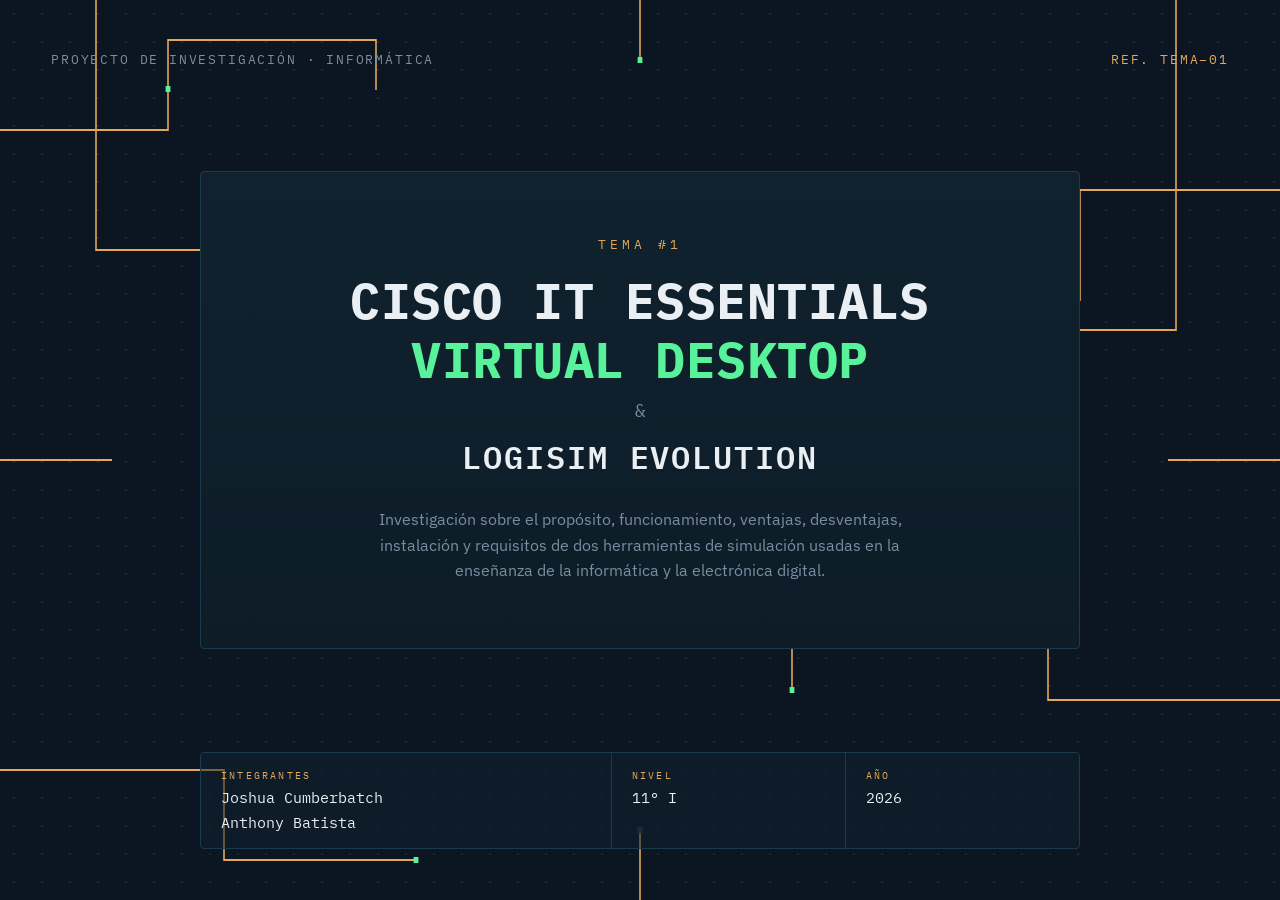
==== index.html @ 599986b0 "Create index.html" ====
<!DOCTYPE html>
<html lang="es">
<head>
<meta charset="UTF-8">
<meta name="viewport" content="width=device-width, initial-scale=1.0">
<title>Cisco IT Essentials: Virtual Desktop &amp; Logisim Evolution — Portada</title>
<link rel="preconnect" href="https://fonts.googleapis.com">
<link rel="preconnect" href="https://fonts.gstatic.com" crossorigin>
<link href="https://fonts.googleapis.com/css2?family=IBM+Plex+Mono:wght@400;500;600;700&family=IBM+Plex+Sans:wght@400;500;600&display=swap" rel="stylesheet">
<style>
  :root{
    --bg: #0b1622;
    --panel: #10222f;
    --panel-line: #1c3a4d;
    --copper: #e3a857;
    --signal: #57f29a;
    --text: #eaeff3;
    --muted: #7c8ca1;
  }

  *{ box-sizing: border-box; margin:0; padding:0; }

  html,body{ height:100%; }

  body{
    background: var(--bg);
    color: var(--text);
    font-family: 'IBM Plex Sans', sans-serif;
    min-height: 100vh;
    overflow-x: hidden;
  }

  .board{
    position: relative;
    min-height: 100vh;
    display: flex;
    flex-direction: column;
    justify-content: space-between;
    padding: clamp(20px, 4vw, 56px);
    background-image:
      radial-gradient(circle, rgba(124,140,161,0.14) 1px, transparent 1px);
    background-size: 28px 28px;
  }

  .traces{
    position: absolute;
    inset: 0;
    width: 100%;
    height: 100%;
    z-index: 0;
    pointer-events: none;
  }

  .traces path{
    fill: none;
    stroke: var(--panel-line);
    stroke-width: 2;
    transition: stroke-dashoffset 1.3s cubic-bezier(.2,.7,.3,1), stroke 1.3s ease;
  }

  .traces path.on{
    stroke: var(--copper);
  }

  .traces .pad{
    fill: var(--panel-line);
    transition: fill 1s ease;
  }

  .traces .pad.on{
    fill: var(--signal);
  }

  @media (prefers-reduced-motion: reduce){
    .traces path{ transition: none; }
    .traces .pad{ transition: none; }
  }

  .topbar{
    position: relative;
    z-index: 1;
    display: flex;
    justify-content: space-between;
    align-items: baseline;
    flex-wrap: wrap;
    gap: 10px;
    font-family: 'IBM Plex Mono', monospace;
    font-size: clamp(11px, 1.2vw, 13px);
    letter-spacing: 0.14em;
    color: var(--muted);
    text-transform: uppercase;
  }

  .topbar .ref{ color: var(--copper); }

  main.chip{
    position: relative;
    z-index: 1;
    align-self: center;
    width: min(880px, 100%);
    margin: 40px 0;
    padding: clamp(28px, 5vw, 64px) clamp(20px, 6vw, 72px);
    background: linear-gradient(180deg, var(--panel), #0d1c27);
    border: 1px solid var(--panel-line);
    border-radius: 4px;
    text-align: center;
    box-shadow: 0 0 0 rgba(87,242,154,0);
    transition: box-shadow 1.4s ease, border-color 1.4s ease;
  }

  main.chip.lit{
    border-color: rgba(227,168,87,0.4);
    box-shadow: 0 0 60px rgba(87,242,154,0.06), 0 0 0 1px rgba(227,168,87,0.08) inset;
  }

  .kicker{
    font-family: 'IBM Plex Mono', monospace;
    font-size: clamp(11px, 1.3vw, 13px);
    letter-spacing: 0.3em;
    color: var(--copper);
    text-transform: uppercase;
    margin-bottom: 18px;
  }

  h1.title{
    font-family: 'IBM Plex Mono', monospace;
    font-weight: 700;
    font-size: clamp(28px, 5.4vw, 50px);
    line-height: 1.18;
    letter-spacing: 0.01em;
  }

  h1.title .accent{
    color: var(--signal);
    text-shadow: 0 0 0 rgba(87,242,154,0);
    transition: text-shadow 1.4s ease;
  }

  main.chip.lit h1.title .accent{
    text-shadow: 0 0 26px rgba(87,242,154,0.45);
  }

  .ampersand{
    font-family: 'IBM Plex Mono', monospace;
    color: var(--muted);
    font-size: clamp(14px, 2vw, 18px);
    margin: 10px 0;
  }

  h2.subtitle{
    font-family: 'IBM Plex Mono', monospace;
    font-weight: 600;
    font-size: clamp(20px, 3.6vw, 32px);
    letter-spacing: 0.06em;
    color: var(--text);
  }

  p.desc{
    max-width: 56ch;
    margin: 26px auto 0;
    font-size: clamp(14px, 1.6vw, 16px);
    line-height: 1.6;
    color: var(--muted);
  }

  footer.datasheet{
    position: relative;
    z-index: 1;
    align-self: center;
    width: min(880px, 100%);
    display: grid;
    grid-template-columns: 1.4fr 0.8fr 0.8fr;
    border: 1px solid var(--panel-line);
    border-radius: 4px;
    overflow: hidden;
    font-family: 'IBM Plex Mono', monospace;
  }

  footer.datasheet .field{
    padding: 16px 20px;
    display: flex;
    flex-direction: column;
    gap: 6px;
    background: rgba(16,34,47,0.5);
  }

  footer.datasheet .field + .field{
    border-left: 1px solid var(--panel-line);
  }

  footer.datasheet .label{
    font-size: 10px;
    letter-spacing: 0.22em;
    text-transform: uppercase;
    color: var(--copper);
  }

  footer.datasheet .value{
    font-size: clamp(13px, 1.6vw, 15px);
    color: var(--text);
  }

  @media (max-width: 640px){
    footer.datasheet{ grid-template-columns: 1fr; }
    footer.datasheet .field + .field{ border-left:none; border-top: 1px solid var(--panel-line); }
  }
</style>
</head>
<body>

<div class="board">

  <svg class="traces" viewBox="0 0 1600 900" preserveAspectRatio="none" aria-hidden="true">
    <path d="M 0 130 L 210 130 L 210 40 L 470 40 L 470 90"></path>
    <path d="M 1600 190 L 1350 190 L 1350 300 L 1100 300 L 1100 190"></path>
    <path d="M 0 770 L 280 770 L 280 860 L 520 860"></path>
    <path d="M 1600 700 L 1310 700 L 1310 610 L 990 610 L 990 690"></path>
    <path d="M 120 0 L 120 250 L 260 250"></path>
    <path d="M 1470 0 L 1470 330 L 1310 330 L 1310 260"></path>
    <path d="M 0 460 L 140 460"></path>
    <path d="M 1600 460 L 1460 460"></path>
    <path d="M 800 0 L 800 60"></path>
    <path d="M 800 900 L 800 830"></path>

    <rect class="pad" x="207" y="86" width="6" height="6"></rect>
    <rect class="pad" x="1097" y="187" width="6" height="6"></rect>
    <rect class="pad" x="517" y="857" width="6" height="6"></rect>
    <rect class="pad" x="987" y="687" width="6" height="6"></rect>
    <rect class="pad" x="257" y="247" width="6" height="6"></rect>
    <rect class="pad" x="1307" y="257" width="6" height="6"></rect>
    <rect class="pad" x="797" y="57" width="6" height="6"></rect>
    <rect class="pad" x="797" y="827" width="6" height="6"></rect>
  </svg>

  <div class="topbar">
    <span>Proyecto de investigación &middot; Informática</span>
    <span class="ref">Ref. Tema&ndash;01</span>
  </div>

  <main class="chip" id="chip">
    <p class="kicker">Tema #1</p>
    <h1 class="title">CISCO IT ESSENTIALS<br><span class="accent">VIRTUAL DESKTOP</span></h1>
    <p class="ampersand">&amp;</p>
    <h2 class="subtitle">LOGISIM EVOLUTION</h2>
    <p class="desc">
      Investigación sobre el propósito, funcionamiento, ventajas, desventajas,
      instalación y requisitos de dos herramientas de simulación usadas en la
      enseñanza de la informática y la electrónica digital.
    </p>
  </main>

  <footer class="datasheet">
    <div class="field">
      <span class="label">Integrantes</span>
      <span class="value">Joshua Cumberbatch</span>
      <span class="value">Anthony Batista</span>
    </div>
    <div class="field">
      <span class="label">Nivel</span>
      <span class="value">11&deg; I</span>
    </div>
    <div class="field">
      <span class="label">A&ntilde;o</span>
      <span class="value">2026</span>
    </div>
  </footer>

</div>

<script>
  const reduce = window.matchMedia('(prefers-reduced-motion: reduce)').matches;
  const paths = document.querySelectorAll('.traces path');
  const pads = document.querySelectorAll('.traces .pad');
  const chip = document.getElementById('chip');

  if(reduce){
    paths.forEach(p => p.classList.add('on'));
    pads.forEach(p => p.classList.add('on'));
    chip.classList.add('lit');
  } else {
    paths.forEach((p) => {
      const len = p.getTotalLength();
      p.style.strokeDasharray = len;
      p.style.strokeDashoffset = len;
    });

    window.addEventListener('load', () => {
      setTimeout(() => {
        paths.forEach((p, i) => {
          setTimeout(() => {
            p.style.strokeDashoffset = 0;
            p.classList.add('on');
          }, i * 90);
        });
        pads.forEach((p, i) => {
          setTimeout(() => p.classList.add('on'), 500 + i * 90);
        });
        setTimeout(() => chip.classList.add('lit'), 900 + paths.length * 90);
      }, 200);
    });
  }
</script>

</body>
</html>
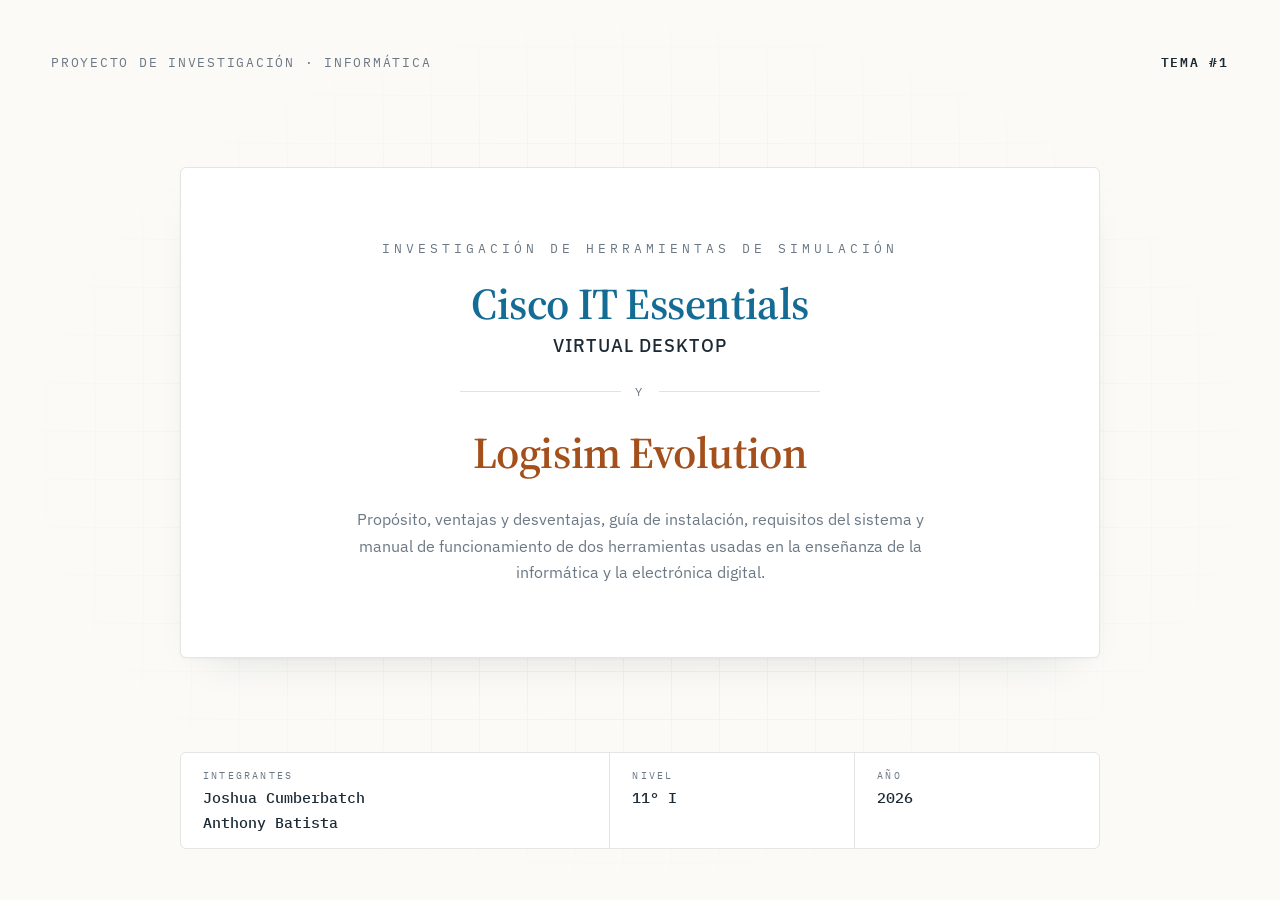
==== commit d596193a: "Refactor HTML structure and update styles" ====
--- a/index.html
+++ b/index.html
@@ -6,74 +6,49 @@
 <title>Cisco IT Essentials: Virtual Desktop &amp; Logisim Evolution — Portada</title>
 <link rel="preconnect" href="https://fonts.googleapis.com">
 <link rel="preconnect" href="https://fonts.gstatic.com" crossorigin>
-<link href="https://fonts.googleapis.com/css2?family=IBM+Plex+Mono:wght@400;500;600;700&family=IBM+Plex+Sans:wght@400;500;600&display=swap" rel="stylesheet">
+<link href="https://fonts.googleapis.com/css2?family=Source+Serif+4:opsz,wght@8..60,500;8..60,600;8..60,700&family=IBM+Plex+Sans:wght@400;500;600&family=IBM+Plex+Mono:wght@500;600&display=swap" rel="stylesheet">
 <style>
   :root{
-    --bg: #0b1622;
-    --panel: #10222f;
-    --panel-line: #1c3a4d;
-    --copper: #e3a857;
-    --signal: #57f29a;
-    --text: #eaeff3;
-    --muted: #7c8ca1;
+    --paper: #fbfaf7;
+    --paper-line: #dfe3e6;
+    --ink: #1c2a35;
+    --muted: #6b7885;
+    --cisco: #146c94;
+    --logisim: #a4501c;
+    --panel-border: #e3e6e2;
   }
 
   *{ box-sizing: border-box; margin:0; padding:0; }
-
   html,body{ height:100%; }
 
   body{
-    background: var(--bg);
-    color: var(--text);
+    background: var(--paper);
+    color: var(--ink);
     font-family: 'IBM Plex Sans', sans-serif;
     min-height: 100vh;
-    overflow-x: hidden;
-  }
-
-  .board{
+  }
+
+  .sheet{
     position: relative;
     min-height: 100vh;
     display: flex;
     flex-direction: column;
     justify-content: space-between;
-    padding: clamp(20px, 4vw, 56px);
+    padding: clamp(22px, 4vw, 56px);
     background-image:
-      radial-gradient(circle, rgba(124,140,161,0.14) 1px, transparent 1px);
-    background-size: 28px 28px;
-  }
-
-  .traces{
+      linear-gradient(var(--paper-line) 1px, transparent 1px),
+      linear-gradient(90deg, var(--paper-line) 1px, transparent 1px);
+    background-size: 48px 48px;
+    background-position: -1px -1px;
+    opacity: 1;
+  }
+
+  .sheet::before{
+    content: "";
     position: absolute;
     inset: 0;
-    width: 100%;
-    height: 100%;
-    z-index: 0;
+    background: radial-gradient(ellipse at center, rgba(251,250,247,0.2) 0%, var(--paper) 72%);
     pointer-events: none;
-  }
-
-  .traces path{
-    fill: none;
-    stroke: var(--panel-line);
-    stroke-width: 2;
-    transition: stroke-dashoffset 1.3s cubic-bezier(.2,.7,.3,1), stroke 1.3s ease;
-  }
-
-  .traces path.on{
-    stroke: var(--copper);
-  }
-
-  .traces .pad{
-    fill: var(--panel-line);
-    transition: fill 1s ease;
-  }
-
-  .traces .pad.on{
-    fill: var(--signal);
-  }
-
-  @media (prefers-reduced-motion: reduce){
-    .traces path{ transition: none; }
-    .traces .pad{ transition: none; }
   }
 
   .topbar{
@@ -85,81 +60,94 @@
     flex-wrap: wrap;
     gap: 10px;
     font-family: 'IBM Plex Mono', monospace;
-    font-size: clamp(11px, 1.2vw, 13px);
+    font-size: clamp(10.5px, 1.1vw, 12.5px);
     letter-spacing: 0.14em;
     color: var(--muted);
     text-transform: uppercase;
   }
 
-  .topbar .ref{ color: var(--copper); }
-
-  main.chip{
+  .topbar .ref{ color: var(--ink); font-weight: 600; }
+
+  main.card{
     position: relative;
     z-index: 1;
     align-self: center;
-    width: min(880px, 100%);
-    margin: 40px 0;
-    padding: clamp(28px, 5vw, 64px) clamp(20px, 6vw, 72px);
-    background: linear-gradient(180deg, var(--panel), #0d1c27);
-    border: 1px solid var(--panel-line);
-    border-radius: 4px;
+    width: min(920px, 100%);
+    margin: 36px 0;
+    padding: clamp(34px, 6vw, 72px) clamp(24px, 7vw, 80px);
+    background: #ffffff;
+    border: 1px solid var(--panel-border);
+    border-radius: 6px;
     text-align: center;
-    box-shadow: 0 0 0 rgba(87,242,154,0);
-    transition: box-shadow 1.4s ease, border-color 1.4s ease;
-  }
-
-  main.chip.lit{
-    border-color: rgba(227,168,87,0.4);
-    box-shadow: 0 0 60px rgba(87,242,154,0.06), 0 0 0 1px rgba(227,168,87,0.08) inset;
+    box-shadow: 0 1px 3px rgba(28,42,53,0.04), 0 20px 44px -28px rgba(28,42,53,0.18);
   }
 
   .kicker{
     font-family: 'IBM Plex Mono', monospace;
-    font-size: clamp(11px, 1.3vw, 13px);
-    letter-spacing: 0.3em;
-    color: var(--copper);
-    text-transform: uppercase;
-    margin-bottom: 18px;
-  }
-
-  h1.title{
-    font-family: 'IBM Plex Mono', monospace;
-    font-weight: 700;
-    font-size: clamp(28px, 5.4vw, 50px);
-    line-height: 1.18;
-    letter-spacing: 0.01em;
-  }
-
-  h1.title .accent{
-    color: var(--signal);
-    text-shadow: 0 0 0 rgba(87,242,154,0);
-    transition: text-shadow 1.4s ease;
-  }
-
-  main.chip.lit h1.title .accent{
-    text-shadow: 0 0 26px rgba(87,242,154,0.45);
-  }
-
-  .ampersand{
-    font-family: 'IBM Plex Mono', monospace;
-    color: var(--muted);
-    font-size: clamp(14px, 2vw, 18px);
-    margin: 10px 0;
-  }
-
-  h2.subtitle{
-    font-family: 'IBM Plex Mono', monospace;
+    font-size: clamp(10.5px, 1.2vw, 12.5px);
+    letter-spacing: 0.32em;
+    color: var(--muted);
+    text-transform: uppercase;
+    margin-bottom: 22px;
+  }
+
+  .titles{
+    display: flex;
+    flex-direction: column;
+    align-items: center;
+    gap: 6px;
+  }
+
+  h1.app-title{
+    font-family: 'Source Serif 4', serif;
     font-weight: 600;
-    font-size: clamp(20px, 3.6vw, 32px);
+    font-size: clamp(26px, 5vw, 44px);
+    line-height: 1.16;
+    letter-spacing: -0.01em;
+  }
+
+  h1.app-title.cisco{ color: var(--cisco); }
+  h1.app-title.cisco .sub{
+    display: block;
+    font-family: 'IBM Plex Sans', sans-serif;
+    font-weight: 500;
+    font-size: 0.42em;
     letter-spacing: 0.06em;
-    color: var(--text);
-  }
+    color: var(--ink);
+    margin-top: 6px;
+    text-transform: uppercase;
+  }
+
+  .divider{
+    display: flex;
+    align-items: center;
+    gap: 14px;
+    width: 100%;
+    max-width: 360px;
+    margin: 22px auto;
+  }
+
+  .divider .line{
+    flex: 1;
+    height: 1px;
+    background: var(--paper-line);
+  }
+
+  .divider .word{
+    font-family: 'IBM Plex Mono', monospace;
+    font-size: 12px;
+    letter-spacing: 0.2em;
+    color: var(--muted);
+    text-transform: uppercase;
+  }
+
+  h1.app-title.logisim{ color: var(--logisim); }
 
   p.desc{
-    max-width: 56ch;
-    margin: 26px auto 0;
+    max-width: 58ch;
+    margin: 28px auto 0;
     font-size: clamp(14px, 1.6vw, 16px);
-    line-height: 1.6;
+    line-height: 1.65;
     color: var(--muted);
   }
 
@@ -167,84 +155,73 @@
     position: relative;
     z-index: 1;
     align-self: center;
-    width: min(880px, 100%);
+    width: min(920px, 100%);
     display: grid;
     grid-template-columns: 1.4fr 0.8fr 0.8fr;
-    border: 1px solid var(--panel-line);
-    border-radius: 4px;
+    border: 1px solid var(--panel-border);
+    border-radius: 6px;
     overflow: hidden;
+    background: #ffffff;
     font-family: 'IBM Plex Mono', monospace;
   }
 
   footer.datasheet .field{
-    padding: 16px 20px;
+    padding: 16px 22px;
     display: flex;
     flex-direction: column;
     gap: 6px;
-    background: rgba(16,34,47,0.5);
   }
 
   footer.datasheet .field + .field{
-    border-left: 1px solid var(--panel-line);
+    border-left: 1px solid var(--panel-border);
   }
 
   footer.datasheet .label{
     font-size: 10px;
     letter-spacing: 0.22em;
     text-transform: uppercase;
-    color: var(--copper);
+    color: var(--muted);
   }
 
   footer.datasheet .value{
     font-size: clamp(13px, 1.6vw, 15px);
-    color: var(--text);
+    color: var(--ink);
+    font-weight: 500;
   }
 
   @media (max-width: 640px){
     footer.datasheet{ grid-template-columns: 1fr; }
-    footer.datasheet .field + .field{ border-left:none; border-top: 1px solid var(--panel-line); }
+    footer.datasheet .field + .field{ border-left:none; border-top: 1px solid var(--panel-border); }
   }
 </style>
 </head>
 <body>
 
-<div class="board">
-
-  <svg class="traces" viewBox="0 0 1600 900" preserveAspectRatio="none" aria-hidden="true">
-    <path d="M 0 130 L 210 130 L 210 40 L 470 40 L 470 90"></path>
-    <path d="M 1600 190 L 1350 190 L 1350 300 L 1100 300 L 1100 190"></path>
-    <path d="M 0 770 L 280 770 L 280 860 L 520 860"></path>
-    <path d="M 1600 700 L 1310 700 L 1310 610 L 990 610 L 990 690"></path>
-    <path d="M 120 0 L 120 250 L 260 250"></path>
-    <path d="M 1470 0 L 1470 330 L 1310 330 L 1310 260"></path>
-    <path d="M 0 460 L 140 460"></path>
-    <path d="M 1600 460 L 1460 460"></path>
-    <path d="M 800 0 L 800 60"></path>
-    <path d="M 800 900 L 800 830"></path>
-
-    <rect class="pad" x="207" y="86" width="6" height="6"></rect>
-    <rect class="pad" x="1097" y="187" width="6" height="6"></rect>
-    <rect class="pad" x="517" y="857" width="6" height="6"></rect>
-    <rect class="pad" x="987" y="687" width="6" height="6"></rect>
-    <rect class="pad" x="257" y="247" width="6" height="6"></rect>
-    <rect class="pad" x="1307" y="257" width="6" height="6"></rect>
-    <rect class="pad" x="797" y="57" width="6" height="6"></rect>
-    <rect class="pad" x="797" y="827" width="6" height="6"></rect>
-  </svg>
+<div class="sheet">
 
   <div class="topbar">
     <span>Proyecto de investigación &middot; Informática</span>
-    <span class="ref">Ref. Tema&ndash;01</span>
+    <span class="ref">Tema #1</span>
   </div>
 
-  <main class="chip" id="chip">
-    <p class="kicker">Tema #1</p>
-    <h1 class="title">CISCO IT ESSENTIALS<br><span class="accent">VIRTUAL DESKTOP</span></h1>
-    <p class="ampersand">&amp;</p>
-    <h2 class="subtitle">LOGISIM EVOLUTION</h2>
+  <main class="card">
+    <p class="kicker">Investigación de herramientas de simulación</p>
+
+    <div class="titles">
+      <h1 class="app-title cisco">Cisco IT Essentials<span class="sub">Virtual Desktop</span></h1>
+
+      <div class="divider">
+        <span class="line"></span>
+        <span class="word">y</span>
+        <span class="line"></span>
+      </div>
+
+      <h1 class="app-title logisim">Logisim Evolution</h1>
+    </div>
+
     <p class="desc">
-      Investigación sobre el propósito, funcionamiento, ventajas, desventajas,
-      instalación y requisitos de dos herramientas de simulación usadas en la
+      Propósito, ventajas y desventajas, guía de instalación, requisitos del
+      sistema y manual de funcionamiento de dos herramientas usadas en la
       enseñanza de la informática y la electrónica digital.
     </p>
   </main>
@@ -267,40 +244,5 @@
 
 </div>
 
-<script>
-  const reduce = window.matchMedia('(prefers-reduced-motion: reduce)').matches;
-  const paths = document.querySelectorAll('.traces path');
-  const pads = document.querySelectorAll('.traces .pad');
-  const chip = document.getElementById('chip');
-
-  if(reduce){
-    paths.forEach(p => p.classList.add('on'));
-    pads.forEach(p => p.classList.add('on'));
-    chip.classList.add('lit');
-  } else {
-    paths.forEach((p) => {
-      const len = p.getTotalLength();
-      p.style.strokeDasharray = len;
-      p.style.strokeDashoffset = len;
-    });
-
-    window.addEventListener('load', () => {
-      setTimeout(() => {
-        paths.forEach((p, i) => {
-          setTimeout(() => {
-            p.style.strokeDashoffset = 0;
-            p.classList.add('on');
-          }, i * 90);
-        });
-        pads.forEach((p, i) => {
-          setTimeout(() => p.classList.add('on'), 500 + i * 90);
-        });
-        setTimeout(() => chip.classList.add('lit'), 900 + paths.length * 90);
-      }, 200);
-    });
-  }
-</script>
-
 </body>
 </html>
-
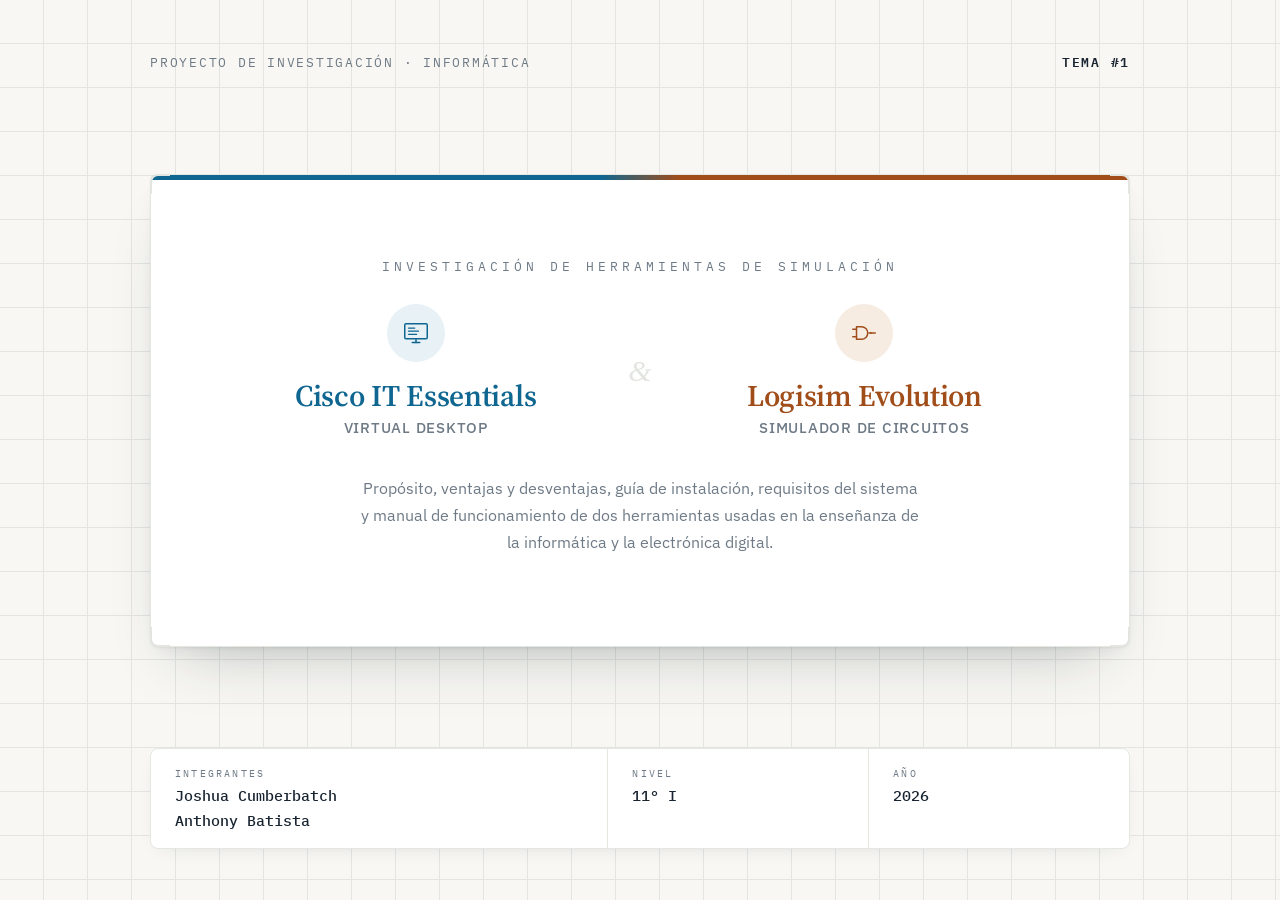
==== commit 62633bce: "Update index.html" ====
--- a/index.html
+++ b/index.html
@@ -9,13 +9,16 @@
 <link href="https://fonts.googleapis.com/css2?family=Source+Serif+4:opsz,wght@8..60,500;8..60,600;8..60,700&family=IBM+Plex+Sans:wght@400;500;600&family=IBM+Plex+Mono:wght@500;600&display=swap" rel="stylesheet">
 <style>
   :root{
-    --paper: #fbfaf7;
-    --paper-line: #dfe3e6;
-    --ink: #1c2a35;
-    --muted: #6b7885;
-    --cisco: #146c94;
-    --logisim: #a4501c;
-    --panel-border: #e3e6e2;
+    --paper: #f8f7f3;
+    --paper-line: #e2e5e0;
+    --ink: #182430;
+    --muted: #6e7a86;
+    --cisco: #0f6690;
+    --cisco-soft: #e7f1f6;
+    --logisim: #a04d1a;
+    --logisim-soft: #f7ece2;
+    --panel-border: #e5e7e1;
+    --shadow: 28, 42, 53;
   }
 
   *{ box-sizing: border-box; margin:0; padding:0; }
@@ -34,26 +37,19 @@
     display: flex;
     flex-direction: column;
     justify-content: space-between;
-    padding: clamp(22px, 4vw, 56px);
+    align-items: center;
+    padding: clamp(22px, 4vw, 60px) clamp(18px, 4vw, 56px);
     background-image:
       linear-gradient(var(--paper-line) 1px, transparent 1px),
       linear-gradient(90deg, var(--paper-line) 1px, transparent 1px);
-    background-size: 48px 48px;
+    background-size: 44px 44px;
     background-position: -1px -1px;
-    opacity: 1;
-  }
-
-  .sheet::before{
-    content: "";
-    position: absolute;
-    inset: 0;
-    background: radial-gradient(ellipse at center, rgba(251,250,247,0.2) 0%, var(--paper) 72%);
-    pointer-events: none;
   }
 
   .topbar{
     position: relative;
     z-index: 1;
+    width: min(980px, 100%);
     display: flex;
     justify-content: space-between;
     align-items: baseline;
@@ -68,19 +64,45 @@
 
   .topbar .ref{ color: var(--ink); font-weight: 600; }
 
+  .stage{
+    position: relative;
+    z-index: 1;
+    width: min(980px, 100%);
+    margin: 32px 0;
+  }
+
   main.card{
     position: relative;
-    z-index: 1;
-    align-self: center;
-    width: min(920px, 100%);
-    margin: 36px 0;
-    padding: clamp(34px, 6vw, 72px) clamp(24px, 7vw, 80px);
+    padding: clamp(38px, 6.5vw, 84px) clamp(24px, 7vw, 88px) clamp(46px, 7vw, 96px);
     background: #ffffff;
     border: 1px solid var(--panel-border);
-    border-radius: 6px;
+    border-radius: 8px;
     text-align: center;
-    box-shadow: 0 1px 3px rgba(28,42,53,0.04), 0 20px 44px -28px rgba(28,42,53,0.18);
-  }
+    box-shadow:
+      0 1px 2px rgba(var(--shadow), 0.05),
+      0 8px 16px -8px rgba(var(--shadow), 0.10),
+      0 32px 60px -30px rgba(var(--shadow), 0.28);
+  }
+
+  main.card::before{
+    content: "";
+    position: absolute;
+    top: 0; left: 0; right: 0;
+    height: 5px;
+    border-radius: 8px 8px 0 0;
+    background: linear-gradient(90deg, var(--cisco) 0%, var(--cisco) 46%, var(--logisim) 54%, var(--logisim) 100%);
+  }
+
+  .corner{
+    position: absolute;
+    width: 20px;
+    height: 20px;
+    border: 2px solid var(--paper-line);
+  }
+  .corner.tl{ top: -1px; left: -1px; border-right:none; border-bottom:none; border-radius: 8px 0 0 0; }
+  .corner.tr{ top: -1px; right: -1px; border-left:none; border-bottom:none; border-radius: 0 8px 0 0; }
+  .corner.bl{ bottom: -1px; left: -1px; border-right:none; border-top:none; border-radius: 0 0 0 8px; }
+  .corner.br{ bottom: -1px; right: -1px; border-left:none; border-top:none; border-radius: 0 0 8px 0; }
 
   .kicker{
     font-family: 'IBM Plex Mono', monospace;
@@ -88,85 +110,91 @@
     letter-spacing: 0.32em;
     color: var(--muted);
     text-transform: uppercase;
-    margin-bottom: 22px;
-  }
-
-  .titles{
+    margin-bottom: 30px;
+  }
+
+  .duo{
+    display: grid;
+    grid-template-columns: 1fr auto 1fr;
+    align-items: center;
+    gap: clamp(14px, 3vw, 36px);
+  }
+
+  .app-block{
     display: flex;
     flex-direction: column;
     align-items: center;
-    gap: 6px;
-  }
+    gap: 16px;
+  }
+
+  .icon-wrap{
+    width: 58px;
+    height: 58px;
+    border-radius: 50%;
+    display: flex;
+    align-items: center;
+    justify-content: center;
+  }
+
+  .icon-wrap.cisco{ background: var(--cisco-soft); }
+  .icon-wrap.logisim{ background: var(--logisim-soft); }
+
+  .icon-wrap svg{ width: 30px; height: 30px; }
 
   h1.app-title{
     font-family: 'Source Serif 4', serif;
     font-weight: 600;
-    font-size: clamp(26px, 5vw, 44px);
-    line-height: 1.16;
+    line-height: 1.18;
     letter-spacing: -0.01em;
-  }
-
-  h1.app-title.cisco{ color: var(--cisco); }
-  h1.app-title.cisco .sub{
+    font-size: clamp(21px, 3.4vw, 30px);
+  }
+
+  h1.app-title .sub{
     display: block;
     font-family: 'IBM Plex Sans', sans-serif;
     font-weight: 500;
-    font-size: 0.42em;
-    letter-spacing: 0.06em;
-    color: var(--ink);
-    margin-top: 6px;
+    font-size: 0.5em;
+    letter-spacing: 0.05em;
+    color: var(--muted);
+    margin-top: 5px;
     text-transform: uppercase;
   }
 
-  .divider{
-    display: flex;
-    align-items: center;
-    gap: 14px;
-    width: 100%;
-    max-width: 360px;
-    margin: 22px auto;
-  }
-
-  .divider .line{
-    flex: 1;
-    height: 1px;
-    background: var(--paper-line);
-  }
-
-  .divider .word{
-    font-family: 'IBM Plex Mono', monospace;
-    font-size: 12px;
-    letter-spacing: 0.2em;
-    color: var(--muted);
-    text-transform: uppercase;
-  }
-
+  h1.app-title.cisco{ color: var(--cisco); }
   h1.app-title.logisim{ color: var(--logisim); }
 
+  .amp{
+    font-family: 'Source Serif 4', serif;
+    font-style: italic;
+    font-size: clamp(22px, 3vw, 30px);
+    color: var(--paper-line);
+    line-height: 1;
+  }
+
   p.desc{
-    max-width: 58ch;
-    margin: 28px auto 0;
+    max-width: 56ch;
+    margin: 38px auto 0;
     font-size: clamp(14px, 1.6vw, 16px);
-    line-height: 1.65;
+    line-height: 1.7;
     color: var(--muted);
   }
 
   footer.datasheet{
     position: relative;
     z-index: 1;
-    align-self: center;
-    width: min(920px, 100%);
+    width: min(980px, 100%);
     display: grid;
     grid-template-columns: 1.4fr 0.8fr 0.8fr;
     border: 1px solid var(--panel-border);
-    border-radius: 6px;
+    border-radius: 8px;
     overflow: hidden;
     background: #ffffff;
     font-family: 'IBM Plex Mono', monospace;
+    box-shadow: 0 6px 20px -12px rgba(var(--shadow), 0.18);
   }
 
   footer.datasheet .field{
-    padding: 16px 22px;
+    padding: 18px 24px;
     display: flex;
     flex-direction: column;
     gap: 6px;
@@ -190,6 +218,8 @@
   }
 
   @media (max-width: 640px){
+    .duo{ grid-template-columns: 1fr; }
+    .amp{ transform: rotate(90deg); margin: 2px 0; }
     footer.datasheet{ grid-template-columns: 1fr; }
     footer.datasheet .field + .field{ border-left:none; border-top: 1px solid var(--panel-border); }
   }
@@ -204,27 +234,51 @@
     <span class="ref">Tema #1</span>
   </div>
 
-  <main class="card">
-    <p class="kicker">Investigación de herramientas de simulación</p>
-
-    <div class="titles">
-      <h1 class="app-title cisco">Cisco IT Essentials<span class="sub">Virtual Desktop</span></h1>
-
-      <div class="divider">
-        <span class="line"></span>
-        <span class="word">y</span>
-        <span class="line"></span>
+  <div class="stage">
+    <main class="card">
+      <span class="corner tl"></span>
+      <span class="corner tr"></span>
+      <span class="corner bl"></span>
+      <span class="corner br"></span>
+
+      <p class="kicker">Investigación de herramientas de simulación</p>
+
+      <div class="duo">
+        <div class="app-block">
+          <span class="icon-wrap cisco">
+            <svg viewBox="0 0 48 48" fill="none" xmlns="http://www.w3.org/2000/svg">
+              <rect x="6" y="9" width="36" height="24" rx="2" stroke="#0f6690" stroke-width="2.4"/>
+              <path d="M18 39h12" stroke="#0f6690" stroke-width="2.4" stroke-linecap="round"/>
+              <path d="M24 33v6" stroke="#0f6690" stroke-width="2.4" stroke-linecap="round"/>
+              <path d="M12 16h10M12 21h16M12 26h13" stroke="#0f6690" stroke-width="2" stroke-linecap="round"/>
+            </svg>
+          </span>
+          <h1 class="app-title cisco">Cisco IT Essentials<span class="sub">Virtual Desktop</span></h1>
+        </div>
+
+        <span class="amp">&amp;</span>
+
+        <div class="app-block">
+          <span class="icon-wrap logisim">
+            <svg viewBox="0 0 48 48" fill="none" xmlns="http://www.w3.org/2000/svg">
+              <path d="M12 14v20" stroke="#a04d1a" stroke-width="2.4" stroke-linecap="round"/>
+              <path d="M12 14h8a10 10 0 0 1 0 20h-8" stroke="#a04d1a" stroke-width="2.4" stroke-linejoin="round"/>
+              <path d="M6 18h6M6 30h6" stroke="#a04d1a" stroke-width="2.4" stroke-linecap="round"/>
+              <path d="M32 24h10" stroke="#a04d1a" stroke-width="2.4" stroke-linecap="round"/>
+              <circle cx="35" cy="24" r="1.6" fill="#a04d1a"/>
+            </svg>
+          </span>
+          <h1 class="app-title logisim">Logisim Evolution<span class="sub">Simulador de circuitos</span></h1>
+        </div>
       </div>
 
-      <h1 class="app-title logisim">Logisim Evolution</h1>
-    </div>
-
-    <p class="desc">
-      Propósito, ventajas y desventajas, guía de instalación, requisitos del
-      sistema y manual de funcionamiento de dos herramientas usadas en la
-      enseñanza de la informática y la electrónica digital.
-    </p>
-  </main>
+      <p class="desc">
+        Propósito, ventajas y desventajas, guía de instalación, requisitos del
+        sistema y manual de funcionamiento de dos herramientas usadas en la
+        enseñanza de la informática y la electrónica digital.
+      </p>
+    </main>
+  </div>
 
   <footer class="datasheet">
     <div class="field">
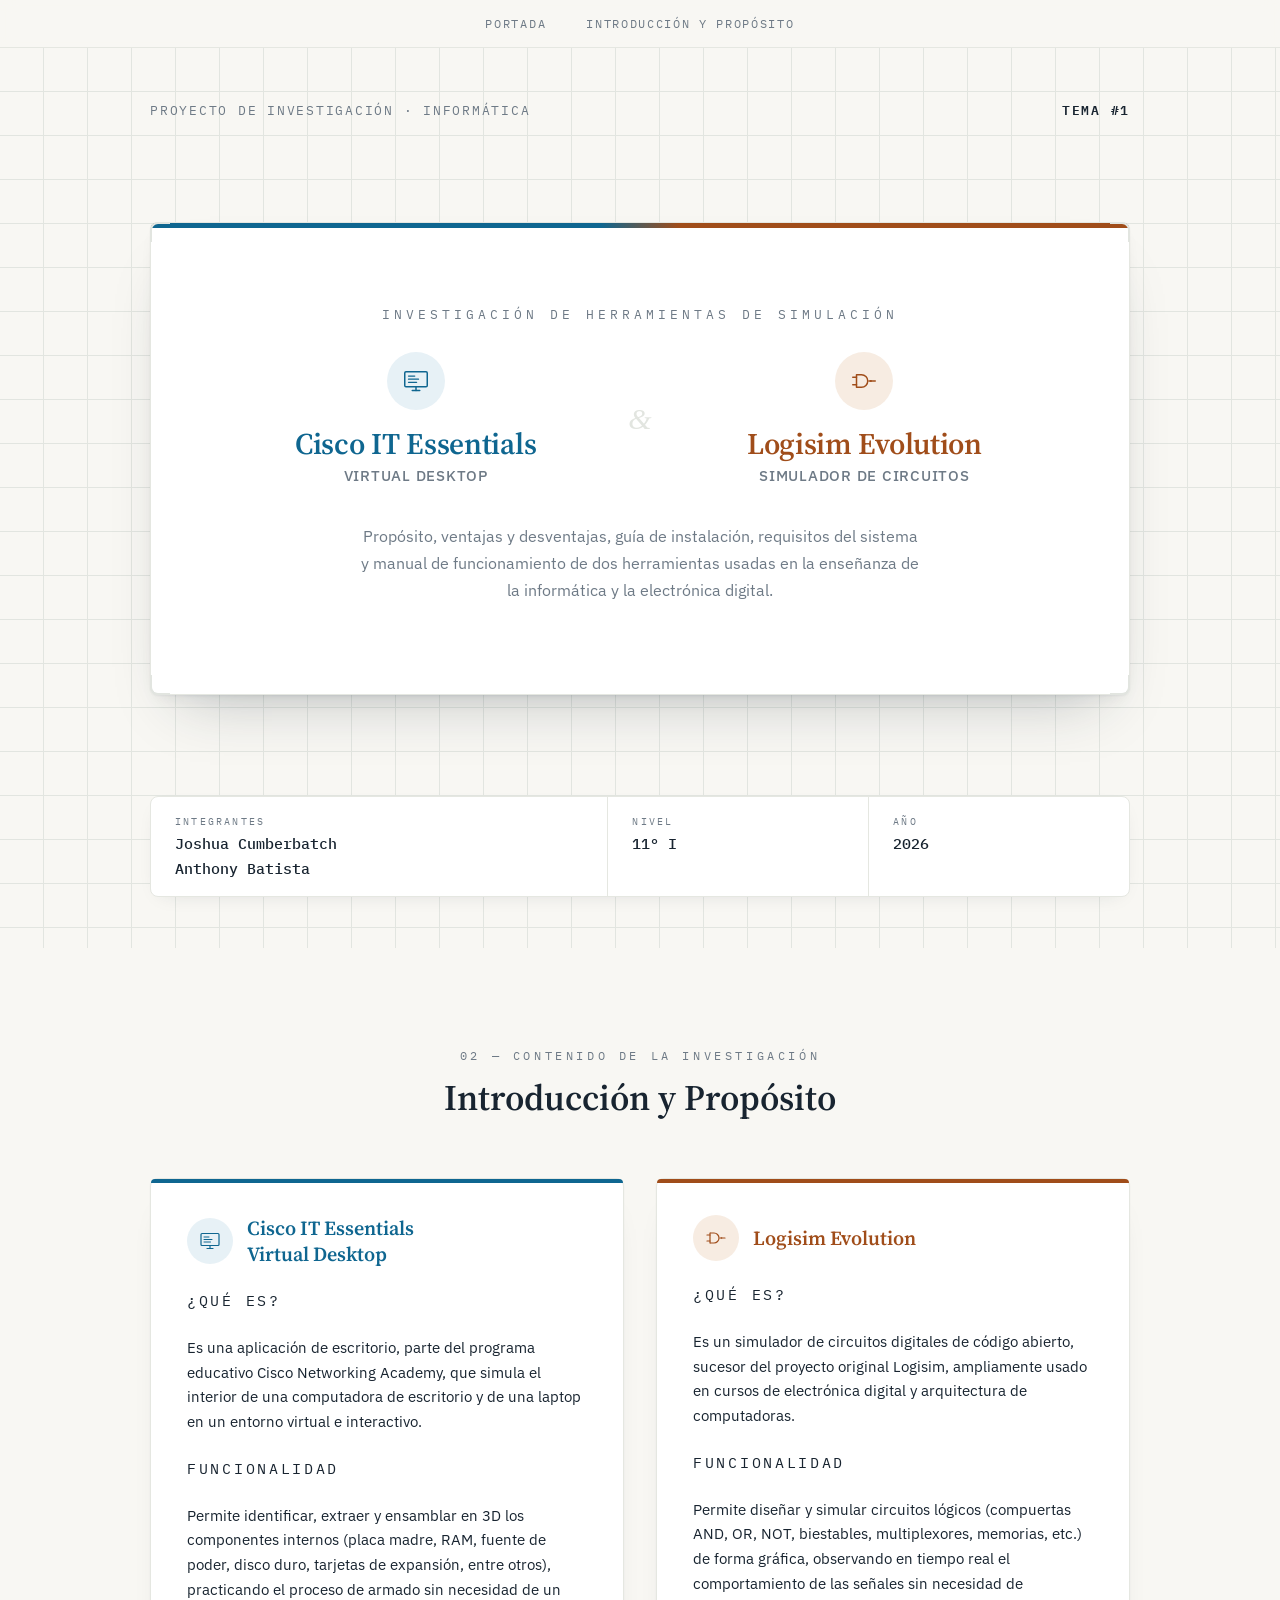
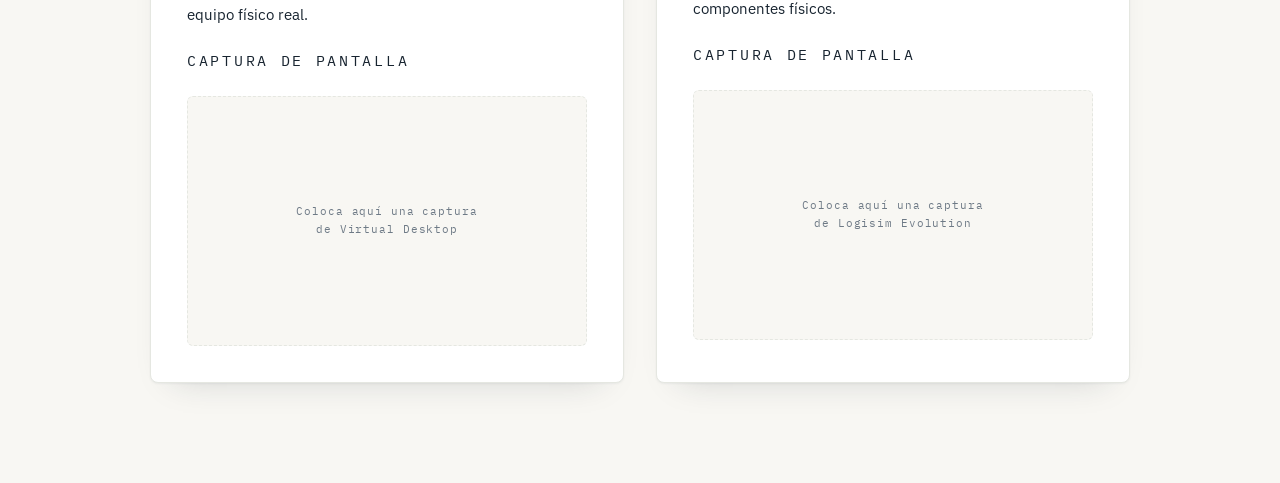
==== commit 752c1d56: "Update index.html" ====
--- a/index.html
+++ b/index.html
@@ -223,11 +223,165 @@
     footer.datasheet{ grid-template-columns: 1fr; }
     footer.datasheet .field + .field{ border-left:none; border-top: 1px solid var(--panel-border); }
   }
+
+  /* ---------- Site nav ---------- */
+  nav.sitenav{
+    position: sticky;
+    top: 0;
+    z-index: 20;
+    display: flex;
+    justify-content: center;
+    gap: clamp(18px, 4vw, 40px);
+    padding: 16px clamp(18px, 4vw, 56px);
+    background: rgba(248,247,243,0.86);
+    backdrop-filter: blur(8px);
+    border-bottom: 1px solid var(--panel-border);
+    font-family: 'IBM Plex Mono', monospace;
+    font-size: 12px;
+    letter-spacing: 0.14em;
+    text-transform: uppercase;
+  }
+  nav.sitenav a{
+    color: var(--muted);
+    text-decoration: none;
+    transition: color 0.2s ease;
+  }
+  nav.sitenav a:hover, nav.sitenav a:focus-visible{ color: var(--ink); }
+
+  /* ---------- Intro section ---------- */
+  section.intro{
+    position: relative;
+    background: var(--paper);
+    padding: clamp(50px, 8vw, 100px) clamp(18px, 4vw, 56px);
+    display: flex;
+    flex-direction: column;
+    align-items: center;
+  }
+
+  .section-head{
+    width: min(980px, 100%);
+    text-align: center;
+    margin-bottom: clamp(30px, 5vw, 56px);
+  }
+
+  .section-eyebrow{
+    font-family: 'IBM Plex Mono', monospace;
+    font-size: 12px;
+    letter-spacing: 0.3em;
+    text-transform: uppercase;
+    color: var(--muted);
+  }
+
+  h2.section-title{
+    font-family: 'Source Serif 4', serif;
+    font-weight: 600;
+    font-size: clamp(24px, 4vw, 36px);
+    margin-top: 10px;
+    color: var(--ink);
+  }
+
+  .app-grid{
+    width: min(980px, 100%);
+    display: grid;
+    grid-template-columns: 1fr 1fr;
+    gap: clamp(20px, 3vw, 32px);
+  }
+
+  .app-card{
+    position: relative;
+    background: #ffffff;
+    border: 1px solid var(--panel-border);
+    border-radius: 8px;
+    padding: clamp(26px, 4vw, 36px);
+    box-shadow: 0 1px 2px rgba(var(--shadow),0.05), 0 18px 34px -24px rgba(var(--shadow),0.22);
+  }
+
+  .app-card::before{
+    content:"";
+    position:absolute; top:0; left:0; right:0; height:4px;
+    border-radius: 8px 8px 0 0;
+  }
+  .app-card.cisco::before{ background: var(--cisco); }
+  .app-card.logisim::before{ background: var(--logisim); }
+
+  .app-card-head{
+    display: flex;
+    align-items: center;
+    gap: 14px;
+    margin-bottom: 22px;
+  }
+
+  .app-card-head .icon-wrap{ width: 46px; height: 46px; flex-shrink: 0; }
+  .app-card-head .icon-wrap svg{ width: 24px; height: 24px; }
+
+  .app-card-head h3{
+    font-family: 'Source Serif 4', serif;
+    font-weight: 600;
+    font-size: clamp(17px, 2.2vw, 20px);
+    line-height: 1.3;
+    text-align: left;
+  }
+  .app-card.cisco h3{ color: var(--cisco); }
+  .app-card.logisim h3{ color: var(--logisim); }
+
+  .field-label{
+    font-family: 'IBM Plex Mono', monospace;
+    font-size: 10.5px;
+    letter-spacing: 0.18em;
+    text-transform: uppercase;
+    color: var(--muted);
+    margin-bottom: 8px;
+  }
+
+  .app-card p{
+    text-align: left;
+    font-size: clamp(13.5px, 1.5vw, 15px);
+    line-height: 1.65;
+    color: var(--ink);
+    margin-bottom: 22px;
+  }
+
+  .shot-slot{
+    border: 1.5px dashed var(--panel-border);
+    border-radius: 6px;
+    aspect-ratio: 16/10;
+    display: flex;
+    align-items: center;
+    justify-content: center;
+    text-align: center;
+    padding: 14px;
+    background: var(--paper);
+  }
+
+  .shot-slot span{
+    font-family: 'IBM Plex Mono', monospace;
+    font-size: 11px;
+    letter-spacing: 0.08em;
+    color: var(--muted);
+    line-height: 1.6;
+  }
+
+  .shot-slot img{
+    width: 100%;
+    height: 100%;
+    object-fit: cover;
+    border-radius: 5px;
+    display: none;
+  }
+
+  @media (max-width: 760px){
+    .app-grid{ grid-template-columns: 1fr; }
+  }
 </style>
 </head>
 <body>
 
-<div class="sheet">
+<nav class="sitenav">
+  <a href="#portada">Portada</a>
+  <a href="#introduccion">Introducci&oacute;n y Prop&oacute;sito</a>
+</nav>
+
+<div class="sheet" id="portada">
 
   <div class="topbar">
     <span>Proyecto de investigación &middot; Informática</span>
@@ -298,5 +452,87 @@
 
 </div>
 
+<section class="intro" id="introduccion">
+  <div class="section-head">
+    <p class="section-eyebrow">02 &mdash; Contenido de la investigaci&oacute;n</p>
+    <h2 class="section-title">Introducci&oacute;n y Prop&oacute;sito</h2>
+  </div>
+
+  <div class="app-grid">
+
+    <article class="app-card cisco">
+      <div class="app-card-head">
+        <span class="icon-wrap cisco">
+          <svg viewBox="0 0 48 48" fill="none" xmlns="http://www.w3.org/2000/svg">
+            <rect x="6" y="9" width="36" height="24" rx="2" stroke="#0f6690" stroke-width="2.4"/>
+            <path d="M18 39h12" stroke="#0f6690" stroke-width="2.4" stroke-linecap="round"/>
+            <path d="M24 33v6" stroke="#0f6690" stroke-width="2.4" stroke-linecap="round"/>
+            <path d="M12 16h10M12 21h16M12 26h13" stroke="#0f6690" stroke-width="2" stroke-linecap="round"/>
+          </svg>
+        </span>
+        <h3>Cisco IT Essentials<br>Virtual Desktop</h3>
+      </div>
+
+      <p class="field-label">&iquest;Qu&eacute; es?</p>
+      <p>
+        Es una aplicaci&oacute;n de escritorio, parte del programa educativo
+        Cisco Networking Academy, que simula el interior de una computadora
+        de escritorio y de una laptop en un entorno virtual e interactivo.
+      </p>
+
+      <p class="field-label">Funcionalidad</p>
+      <p>
+        Permite identificar, extraer y ensamblar en 3D los componentes
+        internos (placa madre, RAM, fuente de poder, disco duro, tarjetas de
+        expansi&oacute;n, entre otros), practicando el proceso de armado sin
+        necesidad de un equipo f&iacute;sico real.
+      </p>
+
+      <p class="field-label">Captura de pantalla</p>
+      <div class="shot-slot">
+        <span>Coloca aqu&iacute; una captura<br>de Virtual Desktop</span>
+        <img src="" alt="Captura de Cisco IT Essentials Virtual Desktop">
+      </div>
+    </article>
+
+    <article class="app-card logisim">
+      <div class="app-card-head">
+        <span class="icon-wrap logisim">
+          <svg viewBox="0 0 48 48" fill="none" xmlns="http://www.w3.org/2000/svg">
+            <path d="M12 14v20" stroke="#a04d1a" stroke-width="2.4" stroke-linecap="round"/>
+            <path d="M12 14h8a10 10 0 0 1 0 20h-8" stroke="#a04d1a" stroke-width="2.4" stroke-linejoin="round"/>
+            <path d="M6 18h6M6 30h6" stroke="#a04d1a" stroke-width="2.4" stroke-linecap="round"/>
+            <path d="M32 24h10" stroke="#a04d1a" stroke-width="2.4" stroke-linecap="round"/>
+            <circle cx="35" cy="24" r="1.6" fill="#a04d1a"/>
+          </svg>
+        </span>
+        <h3>Logisim Evolution</h3>
+      </div>
+
+      <p class="field-label">&iquest;Qu&eacute; es?</p>
+      <p>
+        Es un simulador de circuitos digitales de c&oacute;digo abierto,
+        sucesor del proyecto original Logisim, ampliamente usado en cursos
+        de electr&oacute;nica digital y arquitectura de computadoras.
+      </p>
+
+      <p class="field-label">Funcionalidad</p>
+      <p>
+        Permite dise&ntilde;ar y simular circuitos l&oacute;gicos
+        (compuertas AND, OR, NOT, biestables, multiplexores, memorias, etc.)
+        de forma gr&aacute;fica, observando en tiempo real el comportamiento
+        de las se&ntilde;ales sin necesidad de componentes f&iacute;sicos.
+      </p>
+
+      <p class="field-label">Captura de pantalla</p>
+      <div class="shot-slot">
+        <span>Coloca aqu&iacute; una captura<br>de Logisim Evolution</span>
+        <img src="" alt="Captura de Logisim Evolution">
+      </div>
+    </article>
+
+  </div>
+</section>
+
 </body>
 </html>
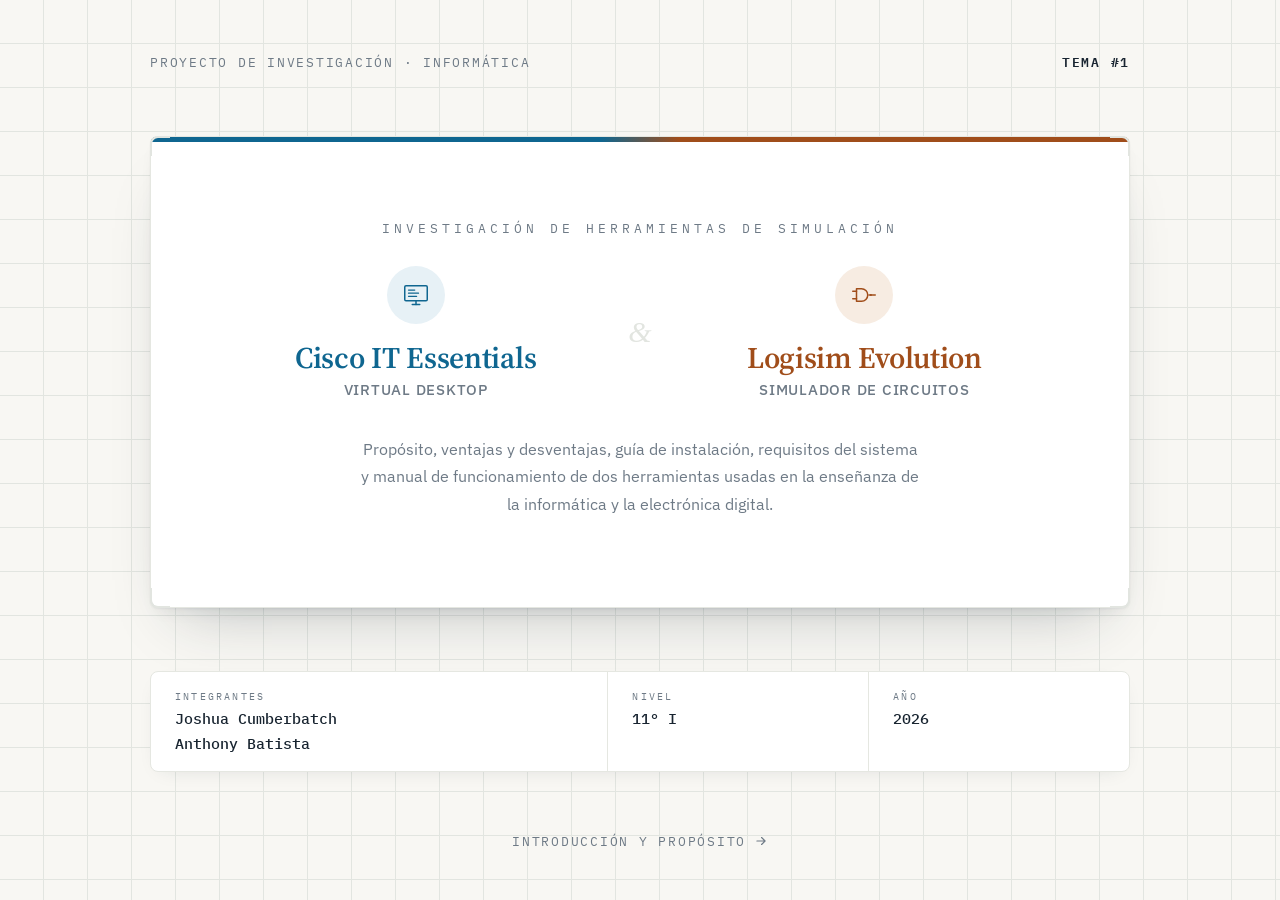
==== commit d4e408a9: "Update index.html" ====
--- a/index.html
+++ b/index.html
@@ -34,6 +34,7 @@
   .sheet{
     position: relative;
     min-height: 100vh;
+    min-height: 100svh;
     display: flex;
     flex-direction: column;
     justify-content: space-between;
@@ -217,171 +218,35 @@
     font-weight: 500;
   }
 
+  .next-link{
+    position: relative;
+    z-index: 1;
+    margin-top: 30px;
+    display: inline-flex;
+    align-items: center;
+    gap: 8px;
+    font-family: 'IBM Plex Mono', monospace;
+    font-size: 12.5px;
+    letter-spacing: 0.14em;
+    text-transform: uppercase;
+    text-decoration: none;
+    color: var(--muted);
+    transition: color 0.2s ease, gap 0.2s ease;
+  }
+  .next-link:hover, .next-link:focus-visible{ color: var(--ink); gap: 12px; }
+  .next-link svg{ width: 14px; height: 14px; }
+
   @media (max-width: 640px){
     .duo{ grid-template-columns: 1fr; }
     .amp{ transform: rotate(90deg); margin: 2px 0; }
     footer.datasheet{ grid-template-columns: 1fr; }
     footer.datasheet .field + .field{ border-left:none; border-top: 1px solid var(--panel-border); }
   }
-
-  /* ---------- Site nav ---------- */
-  nav.sitenav{
-    position: sticky;
-    top: 0;
-    z-index: 20;
-    display: flex;
-    justify-content: center;
-    gap: clamp(18px, 4vw, 40px);
-    padding: 16px clamp(18px, 4vw, 56px);
-    background: rgba(248,247,243,0.86);
-    backdrop-filter: blur(8px);
-    border-bottom: 1px solid var(--panel-border);
-    font-family: 'IBM Plex Mono', monospace;
-    font-size: 12px;
-    letter-spacing: 0.14em;
-    text-transform: uppercase;
-  }
-  nav.sitenav a{
-    color: var(--muted);
-    text-decoration: none;
-    transition: color 0.2s ease;
-  }
-  nav.sitenav a:hover, nav.sitenav a:focus-visible{ color: var(--ink); }
-
-  /* ---------- Intro section ---------- */
-  section.intro{
-    position: relative;
-    background: var(--paper);
-    padding: clamp(50px, 8vw, 100px) clamp(18px, 4vw, 56px);
-    display: flex;
-    flex-direction: column;
-    align-items: center;
-  }
-
-  .section-head{
-    width: min(980px, 100%);
-    text-align: center;
-    margin-bottom: clamp(30px, 5vw, 56px);
-  }
-
-  .section-eyebrow{
-    font-family: 'IBM Plex Mono', monospace;
-    font-size: 12px;
-    letter-spacing: 0.3em;
-    text-transform: uppercase;
-    color: var(--muted);
-  }
-
-  h2.section-title{
-    font-family: 'Source Serif 4', serif;
-    font-weight: 600;
-    font-size: clamp(24px, 4vw, 36px);
-    margin-top: 10px;
-    color: var(--ink);
-  }
-
-  .app-grid{
-    width: min(980px, 100%);
-    display: grid;
-    grid-template-columns: 1fr 1fr;
-    gap: clamp(20px, 3vw, 32px);
-  }
-
-  .app-card{
-    position: relative;
-    background: #ffffff;
-    border: 1px solid var(--panel-border);
-    border-radius: 8px;
-    padding: clamp(26px, 4vw, 36px);
-    box-shadow: 0 1px 2px rgba(var(--shadow),0.05), 0 18px 34px -24px rgba(var(--shadow),0.22);
-  }
-
-  .app-card::before{
-    content:"";
-    position:absolute; top:0; left:0; right:0; height:4px;
-    border-radius: 8px 8px 0 0;
-  }
-  .app-card.cisco::before{ background: var(--cisco); }
-  .app-card.logisim::before{ background: var(--logisim); }
-
-  .app-card-head{
-    display: flex;
-    align-items: center;
-    gap: 14px;
-    margin-bottom: 22px;
-  }
-
-  .app-card-head .icon-wrap{ width: 46px; height: 46px; flex-shrink: 0; }
-  .app-card-head .icon-wrap svg{ width: 24px; height: 24px; }
-
-  .app-card-head h3{
-    font-family: 'Source Serif 4', serif;
-    font-weight: 600;
-    font-size: clamp(17px, 2.2vw, 20px);
-    line-height: 1.3;
-    text-align: left;
-  }
-  .app-card.cisco h3{ color: var(--cisco); }
-  .app-card.logisim h3{ color: var(--logisim); }
-
-  .field-label{
-    font-family: 'IBM Plex Mono', monospace;
-    font-size: 10.5px;
-    letter-spacing: 0.18em;
-    text-transform: uppercase;
-    color: var(--muted);
-    margin-bottom: 8px;
-  }
-
-  .app-card p{
-    text-align: left;
-    font-size: clamp(13.5px, 1.5vw, 15px);
-    line-height: 1.65;
-    color: var(--ink);
-    margin-bottom: 22px;
-  }
-
-  .shot-slot{
-    border: 1.5px dashed var(--panel-border);
-    border-radius: 6px;
-    aspect-ratio: 16/10;
-    display: flex;
-    align-items: center;
-    justify-content: center;
-    text-align: center;
-    padding: 14px;
-    background: var(--paper);
-  }
-
-  .shot-slot span{
-    font-family: 'IBM Plex Mono', monospace;
-    font-size: 11px;
-    letter-spacing: 0.08em;
-    color: var(--muted);
-    line-height: 1.6;
-  }
-
-  .shot-slot img{
-    width: 100%;
-    height: 100%;
-    object-fit: cover;
-    border-radius: 5px;
-    display: none;
-  }
-
-  @media (max-width: 760px){
-    .app-grid{ grid-template-columns: 1fr; }
-  }
 </style>
 </head>
 <body>
 
-<nav class="sitenav">
-  <a href="#portada">Portada</a>
-  <a href="#introduccion">Introducci&oacute;n y Prop&oacute;sito</a>
-</nav>
-
-<div class="sheet" id="portada">
+<div class="sheet">
 
   <div class="topbar">
     <span>Proyecto de investigación &middot; Informática</span>
@@ -450,89 +315,12 @@
     </div>
   </footer>
 
+  <a class="next-link" href="introduccion.html">
+    Introducci&oacute;n y Prop&oacute;sito
+    <svg viewBox="0 0 24 24" fill="none" xmlns="http://www.w3.org/2000/svg"><path d="M5 12h14M13 6l6 6-6 6" stroke="currentColor" stroke-width="2" stroke-linecap="round" stroke-linejoin="round"/></svg>
+  </a>
+
 </div>
-
-<section class="intro" id="introduccion">
-  <div class="section-head">
-    <p class="section-eyebrow">02 &mdash; Contenido de la investigaci&oacute;n</p>
-    <h2 class="section-title">Introducci&oacute;n y Prop&oacute;sito</h2>
-  </div>
-
-  <div class="app-grid">
-
-    <article class="app-card cisco">
-      <div class="app-card-head">
-        <span class="icon-wrap cisco">
-          <svg viewBox="0 0 48 48" fill="none" xmlns="http://www.w3.org/2000/svg">
-            <rect x="6" y="9" width="36" height="24" rx="2" stroke="#0f6690" stroke-width="2.4"/>
-            <path d="M18 39h12" stroke="#0f6690" stroke-width="2.4" stroke-linecap="round"/>
-            <path d="M24 33v6" stroke="#0f6690" stroke-width="2.4" stroke-linecap="round"/>
-            <path d="M12 16h10M12 21h16M12 26h13" stroke="#0f6690" stroke-width="2" stroke-linecap="round"/>
-          </svg>
-        </span>
-        <h3>Cisco IT Essentials<br>Virtual Desktop</h3>
-      </div>
-
-      <p class="field-label">&iquest;Qu&eacute; es?</p>
-      <p>
-        Es una aplicaci&oacute;n de escritorio, parte del programa educativo
-        Cisco Networking Academy, que simula el interior de una computadora
-        de escritorio y de una laptop en un entorno virtual e interactivo.
-      </p>
-
-      <p class="field-label">Funcionalidad</p>
-      <p>
-        Permite identificar, extraer y ensamblar en 3D los componentes
-        internos (placa madre, RAM, fuente de poder, disco duro, tarjetas de
-        expansi&oacute;n, entre otros), practicando el proceso de armado sin
-        necesidad de un equipo f&iacute;sico real.
-      </p>
-
-      <p class="field-label">Captura de pantalla</p>
-      <div class="shot-slot">
-        <span>Coloca aqu&iacute; una captura<br>de Virtual Desktop</span>
-        <img src="" alt="Captura de Cisco IT Essentials Virtual Desktop">
-      </div>
-    </article>
-
-    <article class="app-card logisim">
-      <div class="app-card-head">
-        <span class="icon-wrap logisim">
-          <svg viewBox="0 0 48 48" fill="none" xmlns="http://www.w3.org/2000/svg">
-            <path d="M12 14v20" stroke="#a04d1a" stroke-width="2.4" stroke-linecap="round"/>
-            <path d="M12 14h8a10 10 0 0 1 0 20h-8" stroke="#a04d1a" stroke-width="2.4" stroke-linejoin="round"/>
-            <path d="M6 18h6M6 30h6" stroke="#a04d1a" stroke-width="2.4" stroke-linecap="round"/>
-            <path d="M32 24h10" stroke="#a04d1a" stroke-width="2.4" stroke-linecap="round"/>
-            <circle cx="35" cy="24" r="1.6" fill="#a04d1a"/>
-          </svg>
-        </span>
-        <h3>Logisim Evolution</h3>
-      </div>
-
-      <p class="field-label">&iquest;Qu&eacute; es?</p>
-      <p>
-        Es un simulador de circuitos digitales de c&oacute;digo abierto,
-        sucesor del proyecto original Logisim, ampliamente usado en cursos
-        de electr&oacute;nica digital y arquitectura de computadoras.
-      </p>
-
-      <p class="field-label">Funcionalidad</p>
-      <p>
-        Permite dise&ntilde;ar y simular circuitos l&oacute;gicos
-        (compuertas AND, OR, NOT, biestables, multiplexores, memorias, etc.)
-        de forma gr&aacute;fica, observando en tiempo real el comportamiento
-        de las se&ntilde;ales sin necesidad de componentes f&iacute;sicos.
-      </p>
-
-      <p class="field-label">Captura de pantalla</p>
-      <div class="shot-slot">
-        <span>Coloca aqu&iacute; una captura<br>de Logisim Evolution</span>
-        <img src="" alt="Captura de Logisim Evolution">
-      </div>
-    </article>
-
-  </div>
-</section>
 
 </body>
 </html>
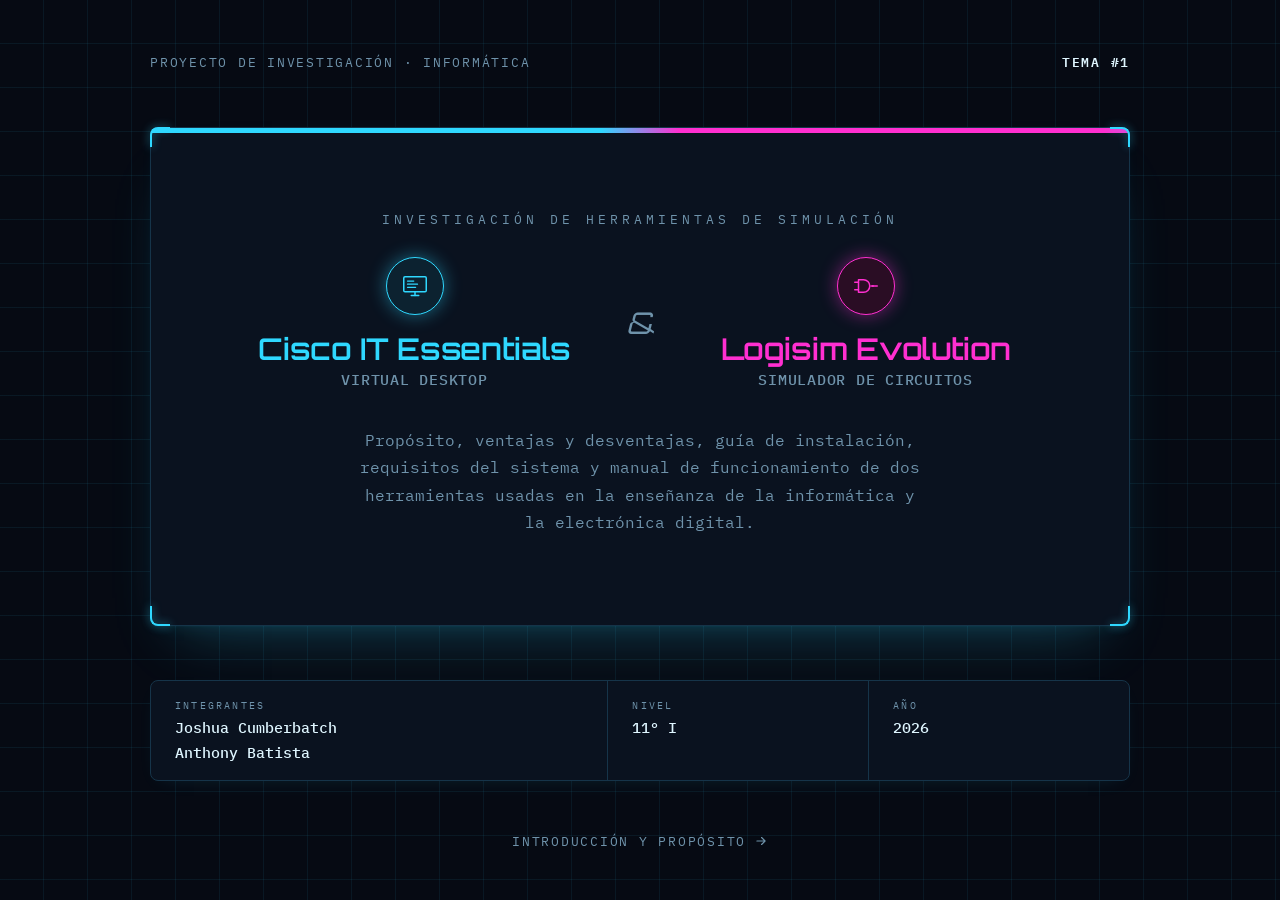
==== commit 659e5457: "Update index.html" ====
--- a/index.html
+++ b/index.html
@@ -6,19 +6,19 @@
 <title>Cisco IT Essentials: Virtual Desktop &amp; Logisim Evolution — Portada</title>
 <link rel="preconnect" href="https://fonts.googleapis.com">
 <link rel="preconnect" href="https://fonts.gstatic.com" crossorigin>
-<link href="https://fonts.googleapis.com/css2?family=Source+Serif+4:opsz,wght@8..60,500;8..60,600;8..60,700&family=IBM+Plex+Sans:wght@400;500;600&family=IBM+Plex+Mono:wght@500;600&display=swap" rel="stylesheet">
+<link href="https://fonts.googleapis.com/css2?family=Orbitron:wght@500;600;700;800&family=IBM+Plex+Mono:wght@400;500;600&display=swap" rel="stylesheet">
 <style>
   :root{
-    --paper: #f8f7f3;
-    --paper-line: #e2e5e0;
-    --ink: #182430;
-    --muted: #6e7a86;
-    --cisco: #0f6690;
-    --cisco-soft: #e7f1f6;
-    --logisim: #a04d1a;
-    --logisim-soft: #f7ece2;
-    --panel-border: #e5e7e1;
-    --shadow: 28, 42, 53;
+    --paper: #060a13;
+    --paper-line: rgba(47,216,255,0.07);
+    --ink: #dff6ff;
+    --muted: #6f93ab;
+    --cisco: #2fd8ff;
+    --cisco-soft: #0c2230;
+    --logisim: #ff2fd0;
+    --logisim-soft: #2a0d24;
+    --panel-border: #163449;
+    --shadow: 47, 216, 255;
   }
 
   *{ box-sizing: border-box; margin:0; padding:0; }
@@ -27,11 +27,13 @@
   body{
     background: var(--paper);
     color: var(--ink);
-    font-family: 'IBM Plex Sans', sans-serif;
+    font-family: 'IBM Plex Mono', monospace;
     min-height: 100vh;
   }
 
   .sheet{
+    position: relative;
+    z-index: 1;
     position: relative;
     min-height: 100vh;
     min-height: 100svh;
@@ -75,7 +77,7 @@
   main.card{
     position: relative;
     padding: clamp(38px, 6.5vw, 84px) clamp(24px, 7vw, 88px) clamp(46px, 7vw, 96px);
-    background: #ffffff;
+    background: #0a121f;
     border: 1px solid var(--panel-border);
     border-radius: 8px;
     text-align: center;
@@ -98,7 +100,8 @@
     position: absolute;
     width: 20px;
     height: 20px;
-    border: 2px solid var(--paper-line);
+    border: 2px solid var(--cisco);
+    filter: drop-shadow(0 0 4px rgba(47,216,255,0.7));
   }
   .corner.tl{ top: -1px; left: -1px; border-right:none; border-bottom:none; border-radius: 8px 0 0 0; }
   .corner.tr{ top: -1px; right: -1px; border-left:none; border-bottom:none; border-radius: 0 8px 0 0; }
@@ -135,15 +138,16 @@
     display: flex;
     align-items: center;
     justify-content: center;
-  }
-
-  .icon-wrap.cisco{ background: var(--cisco-soft); }
-  .icon-wrap.logisim{ background: var(--logisim-soft); }
+    animation: neon-pulse 2.6s ease-in-out infinite;
+  }
+
+  .icon-wrap.cisco{ background: var(--cisco-soft); border: 1px solid var(--cisco); box-shadow: 0 0 18px rgba(47,216,255,0.45); color: var(--cisco); }
+  .icon-wrap.logisim{ background: var(--logisim-soft); border: 1px solid var(--logisim); box-shadow: 0 0 18px rgba(255,47,208,0.45); color: var(--logisim); animation-delay: -1.3s; }
 
   .icon-wrap svg{ width: 30px; height: 30px; }
 
   h1.app-title{
-    font-family: 'Source Serif 4', serif;
+    font-family: 'Orbitron', sans-serif;
     font-weight: 600;
     line-height: 1.18;
     letter-spacing: -0.01em;
@@ -152,7 +156,7 @@
 
   h1.app-title .sub{
     display: block;
-    font-family: 'IBM Plex Sans', sans-serif;
+    font-family: 'IBM Plex Mono', monospace;
     font-weight: 500;
     font-size: 0.5em;
     letter-spacing: 0.05em;
@@ -165,10 +169,10 @@
   h1.app-title.logisim{ color: var(--logisim); }
 
   .amp{
-    font-family: 'Source Serif 4', serif;
+    font-family: 'Orbitron', sans-serif;
     font-style: italic;
     font-size: clamp(22px, 3vw, 30px);
-    color: var(--paper-line);
+    color: var(--muted);
     line-height: 1;
   }
 
@@ -189,7 +193,7 @@
     border: 1px solid var(--panel-border);
     border-radius: 8px;
     overflow: hidden;
-    background: #ffffff;
+    background: #0a121f;
     font-family: 'IBM Plex Mono', monospace;
     box-shadow: 0 6px 20px -12px rgba(var(--shadow), 0.18);
   }
@@ -243,8 +247,12 @@
     footer.datasheet .field + .field{ border-left:none; border-top: 1px solid var(--panel-border); }
   }
 </style>
+<link rel="stylesheet" href="assets/cyberpunk-fx.css">
 </head>
 <body>
+
+<div class="bg-fx"><div class="glow-a"></div><div class="glow-b"></div><div class="scan"></div></div>
+
 
 <div class="sheet">
 
@@ -266,13 +274,13 @@
         <div class="app-block">
           <span class="icon-wrap cisco">
             <svg viewBox="0 0 48 48" fill="none" xmlns="http://www.w3.org/2000/svg">
-              <rect x="6" y="9" width="36" height="24" rx="2" stroke="#0f6690" stroke-width="2.4"/>
-              <path d="M18 39h12" stroke="#0f6690" stroke-width="2.4" stroke-linecap="round"/>
-              <path d="M24 33v6" stroke="#0f6690" stroke-width="2.4" stroke-linecap="round"/>
-              <path d="M12 16h10M12 21h16M12 26h13" stroke="#0f6690" stroke-width="2" stroke-linecap="round"/>
+              <rect x="6" y="9" width="36" height="24" rx="2" stroke="#2fd8ff" stroke-width="2.4"/>
+              <path d="M18 39h12" stroke="#2fd8ff" stroke-width="2.4" stroke-linecap="round"/>
+              <path d="M24 33v6" stroke="#2fd8ff" stroke-width="2.4" stroke-linecap="round"/>
+              <path d="M12 16h10M12 21h16M12 26h13" stroke="#2fd8ff" stroke-width="2" stroke-linecap="round"/>
             </svg>
           </span>
-          <h1 class="app-title cisco">Cisco IT Essentials<span class="sub">Virtual Desktop</span></h1>
+          <h1 class="app-title cisco"><span class="glitch" data-text="Cisco IT Essentials">Cisco IT Essentials</span><span class="sub">Virtual Desktop</span></h1>
         </div>
 
         <span class="amp">&amp;</span>
@@ -280,14 +288,14 @@
         <div class="app-block">
           <span class="icon-wrap logisim">
             <svg viewBox="0 0 48 48" fill="none" xmlns="http://www.w3.org/2000/svg">
-              <path d="M12 14v20" stroke="#a04d1a" stroke-width="2.4" stroke-linecap="round"/>
-              <path d="M12 14h8a10 10 0 0 1 0 20h-8" stroke="#a04d1a" stroke-width="2.4" stroke-linejoin="round"/>
-              <path d="M6 18h6M6 30h6" stroke="#a04d1a" stroke-width="2.4" stroke-linecap="round"/>
-              <path d="M32 24h10" stroke="#a04d1a" stroke-width="2.4" stroke-linecap="round"/>
-              <circle cx="35" cy="24" r="1.6" fill="#a04d1a"/>
+              <path d="M12 14v20" stroke="#ff2fd0" stroke-width="2.4" stroke-linecap="round"/>
+              <path d="M12 14h8a10 10 0 0 1 0 20h-8" stroke="#ff2fd0" stroke-width="2.4" stroke-linejoin="round"/>
+              <path d="M6 18h6M6 30h6" stroke="#ff2fd0" stroke-width="2.4" stroke-linecap="round"/>
+              <path d="M32 24h10" stroke="#ff2fd0" stroke-width="2.4" stroke-linecap="round"/>
+              <circle cx="35" cy="24" r="1.6" fill="#ff2fd0"/>
             </svg>
           </span>
-          <h1 class="app-title logisim">Logisim Evolution<span class="sub">Simulador de circuitos</span></h1>
+          <h1 class="app-title logisim"><span class="glitch" data-text="Logisim Evolution">Logisim Evolution</span><span class="sub">Simulador de circuitos</span></h1>
         </div>
       </div>
 
@@ -322,5 +330,6 @@
 
 </div>
 
+<script src="assets/particles.js"></script>
 </body>
 </html>
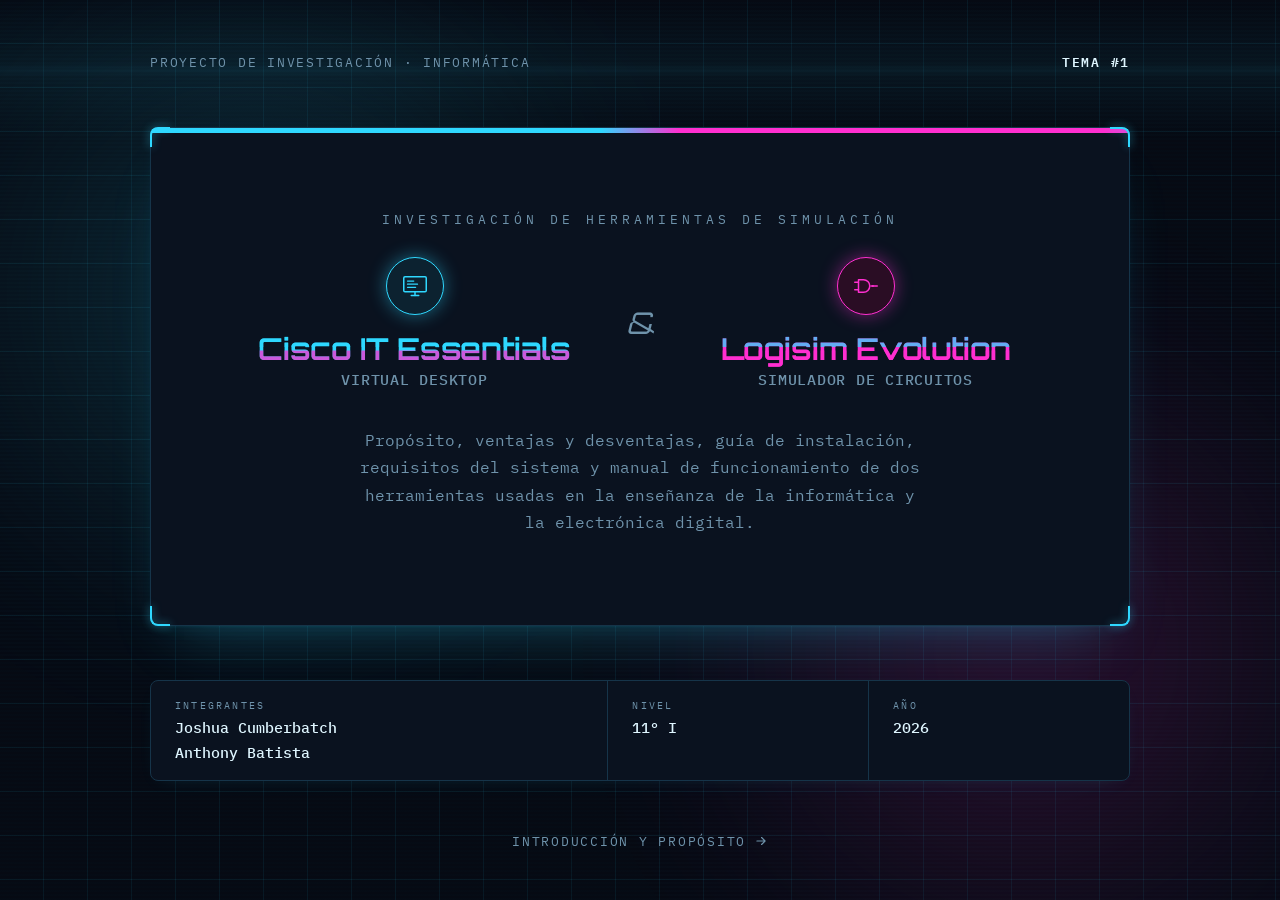
==== commit ad1b6e1f: "Add site-nav stylesheet and script to index.html" ====
--- a/index.html
+++ b/index.html
@@ -248,6 +248,7 @@
   }
 </style>
 <link rel="stylesheet" href="assets/cyberpunk-fx.css">
+<link rel="stylesheet" href="assets/site-nav.css">
 </head>
 <body>
 
@@ -331,5 +332,6 @@
 </div>
 
 <script src="assets/particles.js"></script>
+<script src="assets/site-nav.js"></script>
 </body>
 </html>
--- a/assets/cyberpunk-fx.css
+++ b/assets/cyberpunk-fx.css
@@ -0,0 +1,148 @@
+/* ============================================
+   Cyberpunk FX — efectos visuales compartidos
+   Tema #1 · Cisco IT Essentials & Logisim Evolution
+   ============================================ */
+
+.bg-fx{
+  position: fixed;
+  inset: 0;
+  z-index: 0;
+  pointer-events: none;
+  overflow: hidden;
+}
+
+/* moving perspective glow grid on the floor */
+.bg-fx .glow-a,
+.bg-fx .glow-b{
+  position: absolute;
+  width: 60vw;
+  height: 60vw;
+  border-radius: 50%;
+  filter: blur(90px);
+  opacity: 0.16;
+  animation: drift 18s ease-in-out infinite alternate;
+}
+.bg-fx .glow-a{
+  top: -10%; left: -10%;
+  background: radial-gradient(circle, #2fd8ff, transparent 70%);
+}
+.bg-fx .glow-b{
+  bottom: -15%; right: -10%;
+  background: radial-gradient(circle, #ff2fd0, transparent 70%);
+  animation-delay: -9s;
+}
+
+@keyframes drift{
+  0%   { transform: translate(0,0) scale(1); }
+  100% { transform: translate(4%, 6%) scale(1.08); }
+}
+
+/* scanline sweep */
+.bg-fx .scan{
+  position: absolute;
+  left: 0; right: 0;
+  height: 140px;
+  background: linear-gradient(180deg, transparent, rgba(47,216,255,0.05) 45%, rgba(47,216,255,0.09) 50%, rgba(47,216,255,0.05) 55%, transparent);
+  animation: scan-move 7s linear infinite;
+}
+@keyframes scan-move{
+  0%   { top: -140px; }
+  100% { top: 100vh; }
+}
+
+/* fine repeating scanline texture */
+.bg-fx::after{
+  content:"";
+  position: absolute;
+  inset: 0;
+  background: repeating-linear-gradient(
+    180deg,
+    rgba(0,0,0,0) 0px,
+    rgba(0,0,0,0) 2px,
+    rgba(47,216,255,0.025) 3px,
+    rgba(0,0,0,0) 4px
+  );
+  mix-blend-mode: screen;
+}
+
+/* floating particles */
+.particle{
+  position: absolute;
+  bottom: -10px;
+  width: 3px;
+  height: 3px;
+  border-radius: 50%;
+  background: #2fd8ff;
+  box-shadow: 0 0 6px 1px rgba(47,216,255,0.8);
+  opacity: 0;
+  animation: rise linear infinite;
+}
+.particle.magenta{
+  background: #ff2fd0;
+  box-shadow: 0 0 6px 1px rgba(255,47,208,0.8);
+}
+@keyframes rise{
+  0%   { transform: translateY(0) translateX(0); opacity: 0; }
+  8%   { opacity: 0.9; }
+  92%  { opacity: 0.5; }
+  100% { transform: translateY(-105vh) translateX(var(--drift, 20px)); opacity: 0; }
+}
+
+/* glitch title effect */
+.glitch{
+  position: relative;
+  display: inline-block;
+}
+.glitch::before,
+.glitch::after{
+  content: attr(data-text);
+  position: absolute;
+  left: 0; top: 0;
+  width: 100%;
+  overflow: hidden;
+  opacity: 0.75;
+}
+.glitch::before{
+  color: #2fd8ff;
+  animation: glitch-a 4.5s infinite linear alternate-reverse;
+  clip-path: inset(0 0 55% 0);
+}
+.glitch::after{
+  color: #ff2fd0;
+  animation: glitch-b 4.5s infinite linear alternate-reverse;
+  clip-path: inset(55% 0 0 0);
+}
+@keyframes glitch-a{
+  0%, 92%, 100% { transform: translate(0,0); }
+  93% { transform: translate(-2px,-1px); }
+  95% { transform: translate(2px,1px); }
+  97% { transform: translate(-1px,1px); }
+}
+@keyframes glitch-b{
+  0%, 90%, 100% { transform: translate(0,0); }
+  91% { transform: translate(2px,1px); }
+  94% { transform: translate(-2px,-1px); }
+  96% { transform: translate(1px,-1px); }
+}
+
+/* neon pulse used on key CTAs / icons */
+@keyframes neon-pulse{
+  0%, 100% { filter: drop-shadow(0 0 3px currentColor); }
+  50%      { filter: drop-shadow(0 0 9px currentColor); }
+}
+.neon-pulse{ animation: neon-pulse 2.4s ease-in-out infinite; }
+
+/* generic reveal-on-load */
+@keyframes fx-fade-up{
+  from { opacity: 0; transform: translateY(14px); }
+  to   { opacity: 1; transform: translateY(0); }
+}
+.fx-in{ animation: fx-fade-up 0.6s ease both; }
+
+/* subtle neon title flicker, used on h1.section-title across pages */
+@keyframes title-flicker{
+  0%, 100% { text-shadow: 0 0 10px rgba(47,216,255,0.35), 0 0 22px rgba(47,216,255,0.12); }
+  50%      { text-shadow: 0 0 16px rgba(47,216,255,0.55), 0 0 30px rgba(47,216,255,0.22); }
+  92%      { text-shadow: 0 0 3px rgba(47,216,255,0.15); }
+}
+
